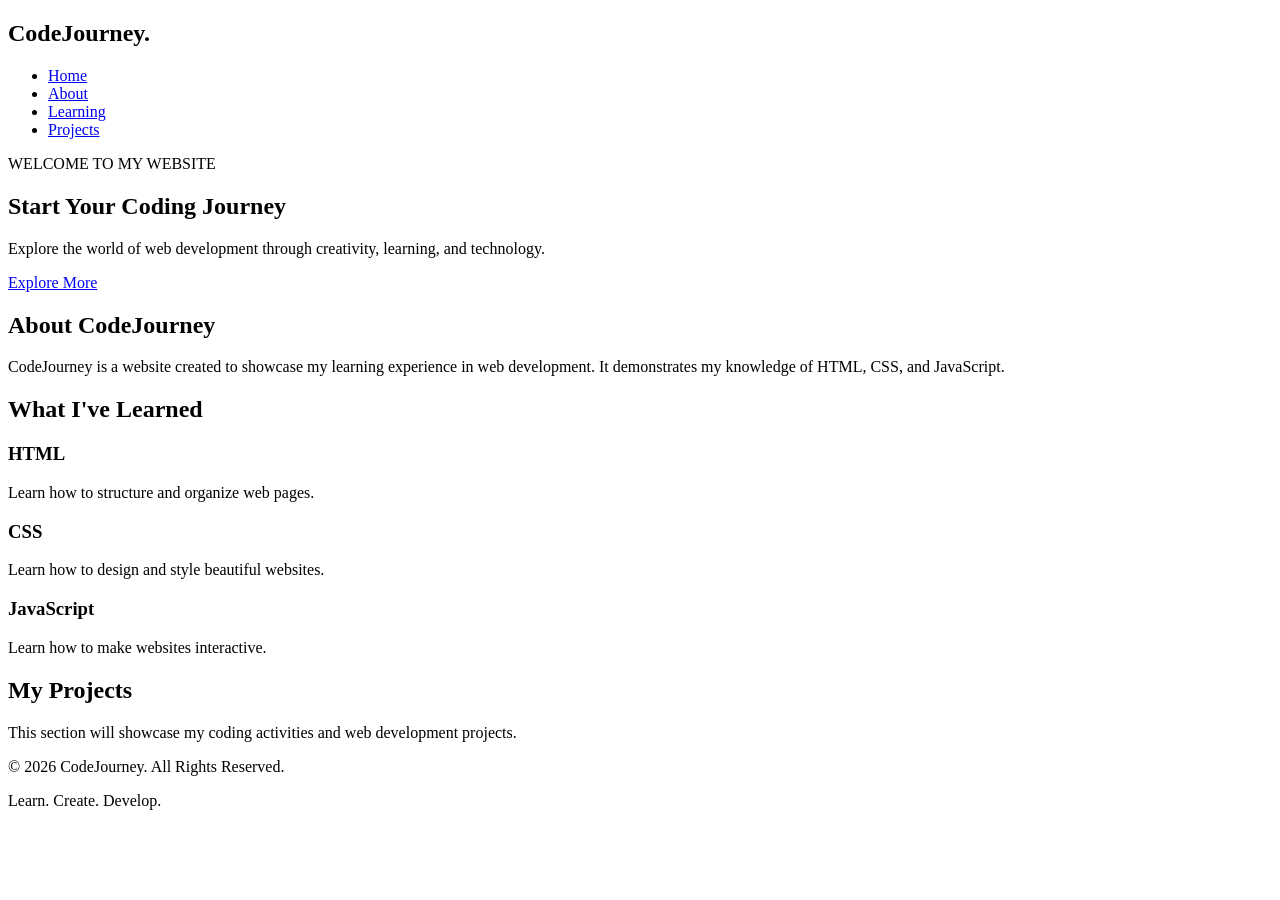
==== IntroToComputing-Website-Project/index.html @ 0fe6e8cf "Create CodeJourney homepage structure" ====
<!DOCTYPE html>
<html lang="en">
<head>
    <meta charset="UTF-8">
    <meta name="viewport" content="width=device-width, initial-scale=1.0">
    <title>CodeJourney | Learn. Create. Develop.</title>
    <link rel="stylesheet" href="style.css">
</head>
<body>

    <header>
        <nav>
            <h2 class="logo">CodeJourney.</h2>
            <ul>
                <li><a href="#home">Home</a></li>
                <li><a href="#about">About</a></li>
                <li><a href="#learn">Learning</a></li>
                <li><a href="#projects">Projects</a></li>
            </ul>
        </nav>
    </header>

    <main>
        <section id="home" class="hero">
            <p class="welcome">WELCOME TO MY WEBSITE</p>
            <h1>Start Your Coding Journey</h1>
            <p>
                Explore the world of web development
                through creativity, learning, and technology.
            </p>
            <a href="#about" class="btn">Explore More</a>
        </section>

        <section id="about">
            <h2>About CodeJourney</h2>
            <p>
                CodeJourney is a website created to showcase
                my learning experience in web development.
                It demonstrates my knowledge of HTML, CSS,
                and JavaScript.
            </p>
        </section>

        <section id="learn">
            <h2>What I've Learned</h2>

            <div class="cards">
                <article class="card">
                    <h3>HTML</h3>
                    <p>Learn how to structure and organize web pages.</p>
                </article>

                <article class="card">
                    <h3>CSS</h3>
                    <p>Learn how to design and style beautiful websites.</p>
                </article>

                <article class="card">
                    <h3>JavaScript</h3>
                    <p>Learn how to make websites interactive.</p>
                </article>
            </div>
        </section>

        <section id="projects">
            <h2>My Projects</h2>
            <p>
                This section will showcase my coding activities
                and web development projects.
            </p>
        </section>
    </main>

    <footer>
        <p>© 2026 CodeJourney. All Rights Reserved.</p>
        <p>Learn. Create. Develop.</p>
    </footer>

    <script src="script.js"></script>
</body>
  </html>
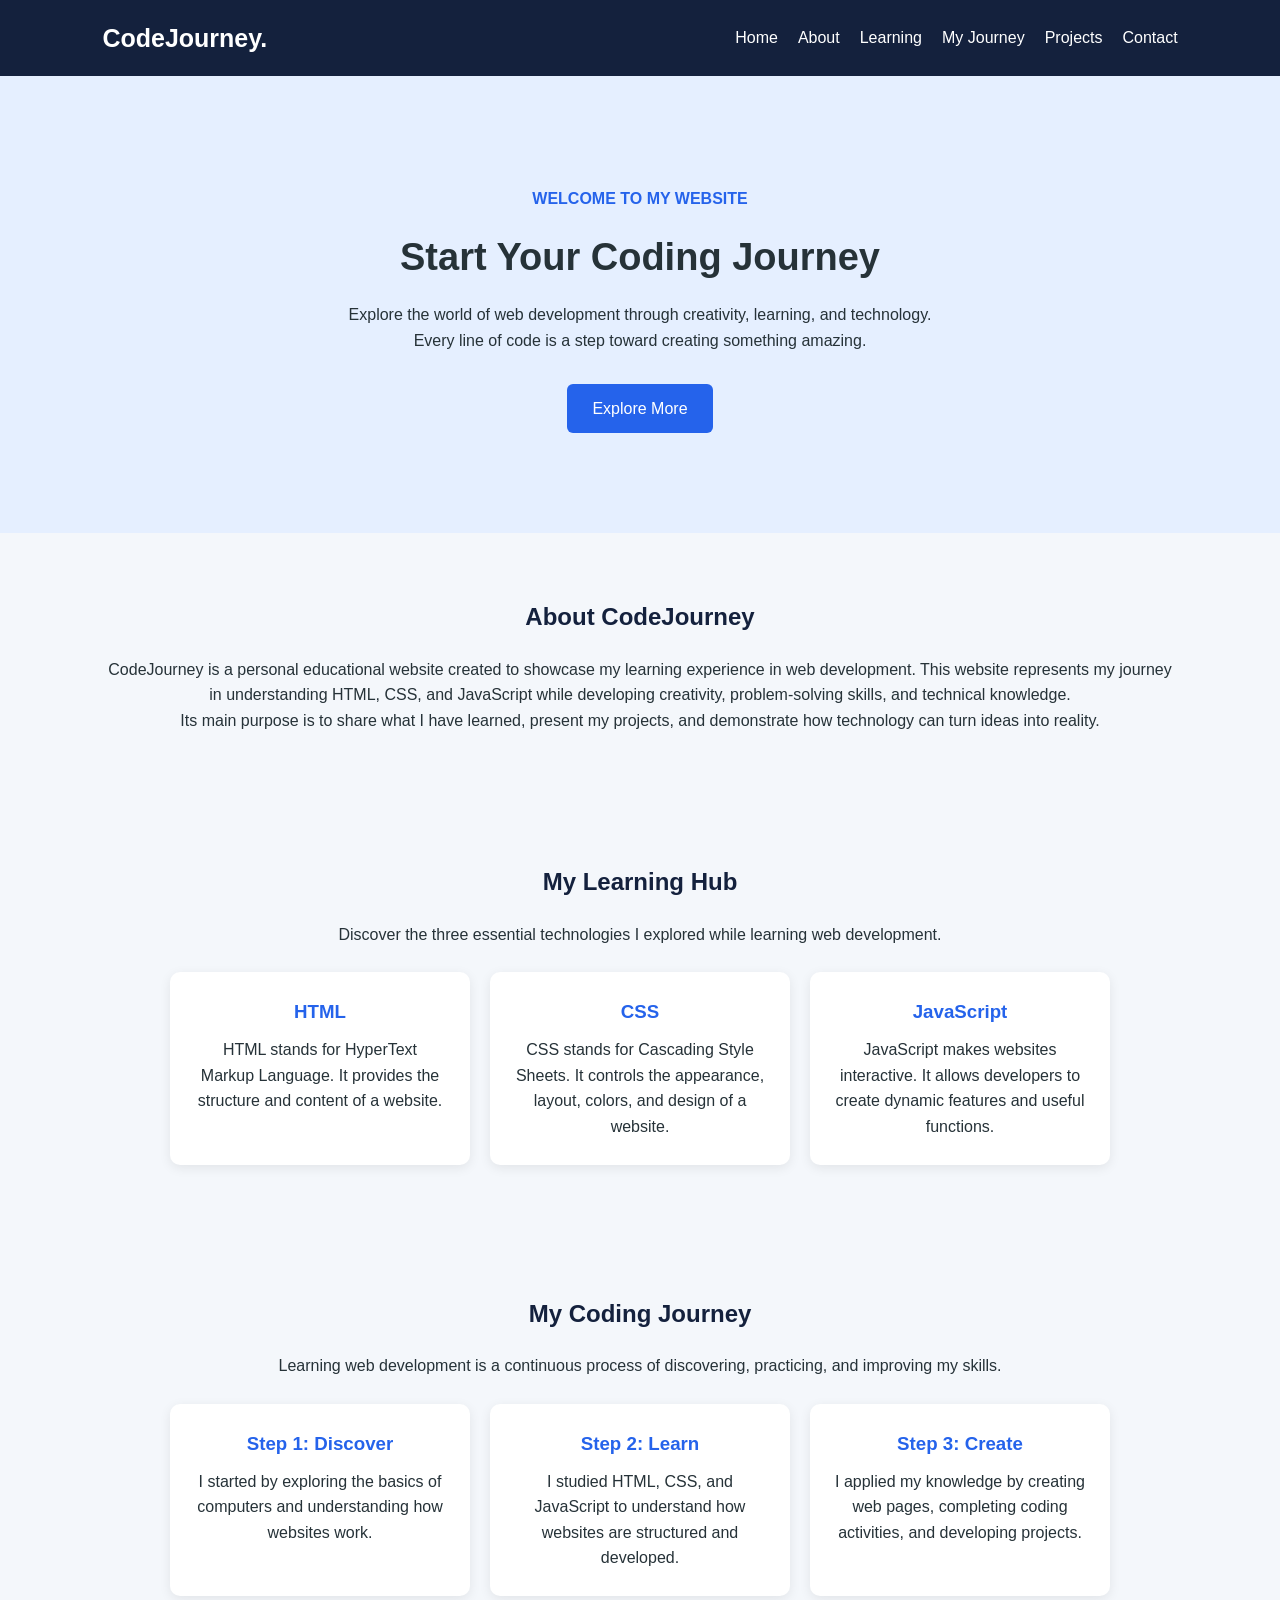
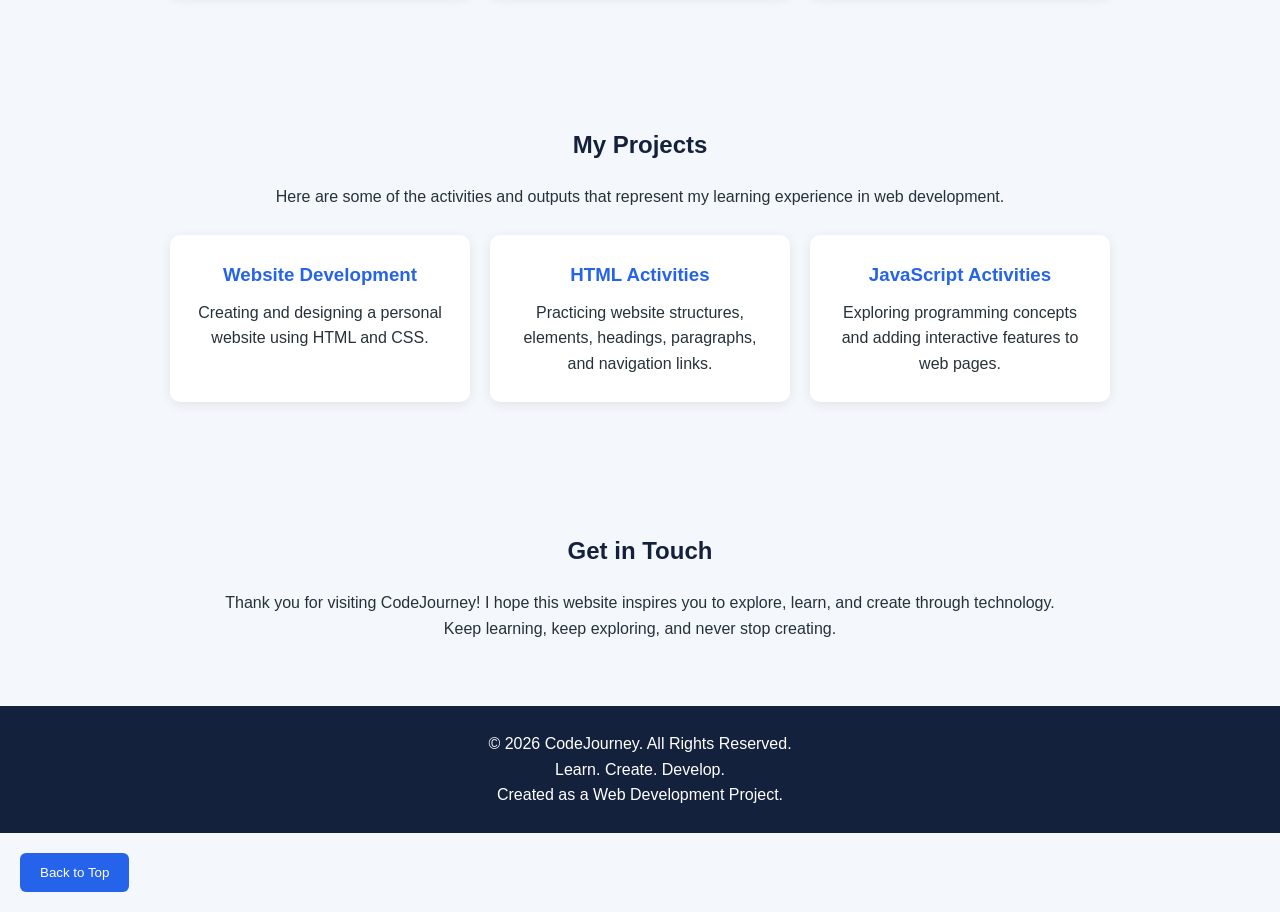
==== commit 2f333ffd: "Expand CodeJourney website sections Updated content and structure of the index.html file to enhance " ====
--- a/IntroToComputing-Website-Project/index.html
+++ b/IntroToComputing-Website-Project/index.html
@@ -4,80 +4,234 @@
 <head>
     <meta charset="UTF-8">
     <meta name="viewport" content="width=device-width, initial-scale=1.0">
+
     <title>CodeJourney | Learn. Create. Develop.</title>
+
+    <meta name="description" content="Explore CodeJourney, a website dedicated to learning web development, creativity, and technology.">
+
     <link rel="stylesheet" href="style.css">
 </head>
+
 <body>
 
+    <!-- HEADER AND NAVIGATION -->
     <header>
         <nav>
             <h2 class="logo">CodeJourney.</h2>
+
             <ul>
                 <li><a href="#home">Home</a></li>
                 <li><a href="#about">About</a></li>
                 <li><a href="#learn">Learning</a></li>
+                <li><a href="#journey">My Journey</a></li>
                 <li><a href="#projects">Projects</a></li>
+                <li><a href="#contact">Contact</a></li>
             </ul>
         </nav>
     </header>
 
     <main>
+
+        <!-- HOME SECTION -->
         <section id="home" class="hero">
             <p class="welcome">WELCOME TO MY WEBSITE</p>
+
             <h1>Start Your Coding Journey</h1>
+
             <p>
                 Explore the world of web development
                 through creativity, learning, and technology.
-            </p>
+                Every line of code is a step toward creating
+                something amazing.
+            </p>
+
             <a href="#about" class="btn">Explore More</a>
         </section>
 
+        <!-- ABOUT SECTION -->
         <section id="about">
             <h2>About CodeJourney</h2>
-            <p>
-                CodeJourney is a website created to showcase
-                my learning experience in web development.
-                It demonstrates my knowledge of HTML, CSS,
-                and JavaScript.
-            </p>
-        </section>
-
+
+            <p>
+                CodeJourney is a personal educational website
+                created to showcase my learning experience
+                in web development.
+
+                This website represents my journey in
+                understanding HTML, CSS, and JavaScript
+                while developing creativity, problem-solving
+                skills, and technical knowledge.
+            </p>
+
+            <p>
+                Its main purpose is to share what I have learned,
+                present my projects, and demonstrate how
+                technology can turn ideas into reality.
+            </p>
+        </section>
+
+        <!-- LEARNING SECTION -->
         <section id="learn">
-            <h2>What I've Learned</h2>
+            <h2>My Learning Hub</h2>
+
+            <p>
+                Discover the three essential technologies
+                I explored while learning web development.
+            </p>
 
             <div class="cards">
+
                 <article class="card">
                     <h3>HTML</h3>
-                    <p>Learn how to structure and organize web pages.</p>
+
+                    <p>
+                        HTML stands for HyperText Markup Language.
+                        It provides the structure and content
+                        of a website.
+                    </p>
                 </article>
 
                 <article class="card">
                     <h3>CSS</h3>
-                    <p>Learn how to design and style beautiful websites.</p>
+
+                    <p>
+                        CSS stands for Cascading Style Sheets.
+                        It controls the appearance, layout,
+                        colors, and design of a website.
+                    </p>
                 </article>
 
                 <article class="card">
                     <h3>JavaScript</h3>
-                    <p>Learn how to make websites interactive.</p>
-                </article>
+
+                    <p>
+                        JavaScript makes websites interactive.
+                        It allows developers to create
+                        dynamic features and useful functions.
+                    </p>
+                </article>
+
             </div>
         </section>
 
+        <!-- MY JOURNEY SECTION -->
+        <section id="journey">
+            <h2>My Coding Journey</h2>
+
+            <p>
+                Learning web development is a continuous
+                process of discovering, practicing,
+                and improving my skills.
+            </p>
+
+            <div class="cards">
+
+                <article class="card">
+                    <h3>Step 1: Discover</h3>
+
+                    <p>
+                        I started by exploring the basics
+                        of computers and understanding
+                        how websites work.
+                    </p>
+                </article>
+
+                <article class="card">
+                    <h3>Step 2: Learn</h3>
+
+                    <p>
+                        I studied HTML, CSS, and JavaScript
+                        to understand how websites
+                        are structured and developed.
+                    </p>
+                </article>
+
+                <article class="card">
+                    <h3>Step 3: Create</h3>
+
+                    <p>
+                        I applied my knowledge by creating
+                        web pages, completing coding activities,
+                        and developing projects.
+                    </p>
+                </article>
+
+            </div>
+        </section>
+
+        <!-- PROJECTS SECTION -->
         <section id="projects">
             <h2>My Projects</h2>
-            <p>
-                This section will showcase my coding activities
-                and web development projects.
-            </p>
-        </section>
+
+            <p>
+                Here are some of the activities and outputs
+                that represent my learning experience
+                in web development.
+            </p>
+
+            <div class="cards">
+
+                <article class="card">
+                    <h3>Website Development</h3>
+
+                    <p>
+                        Creating and designing a personal
+                        website using HTML and CSS.
+                    </p>
+                </article>
+
+                <article class="card">
+                    <h3>HTML Activities</h3>
+
+                    <p>
+                        Practicing website structures,
+                        elements, headings, paragraphs,
+                        and navigation links.
+                    </p>
+                </article>
+
+                <article class="card">
+                    <h3>JavaScript Activities</h3>
+
+                    <p>
+                        Exploring programming concepts
+                        and adding interactive features
+                        to web pages.
+                    </p>
+                </article>
+
+            </div>
+        </section>
+
+        <!-- CONTACT SECTION -->
+        <section id="contact">
+            <h2>Get in Touch</h2>
+
+            <p>
+                Thank you for visiting CodeJourney!
+                I hope this website inspires you to
+                explore, learn, and create through technology.
+            </p>
+
+            <p>
+                Keep learning, keep exploring,
+                and never stop creating.
+            </p>
+        </section>
+
     </main>
 
+    <!-- FOOTER -->
     <footer>
         <p>© 2026 CodeJourney. All Rights Reserved.</p>
+
         <p>Learn. Create. Develop.</p>
+
+        <p>Created as a Web Development Project.</p>
     </footer>
 
     <script src="script.js"></script>
+
 </body>
-  </html>
-  
+    </html>
+    
--- a/IntroToComputing-Website-Project/style.css
+++ b/IntroToComputing-Website-Project/style.css
@@ -0,0 +1,133 @@
+
+* {
+    margin: 0;
+    padding: 0;
+    box-sizing: border-box;
+    scroll-behavior: smooth;
+}
+
+body {
+    font-family: Arial, sans-serif;
+    background: #f4f7fb;
+    color: #263238;
+    line-height: 1.6;
+}
+
+header {
+    background: #14213d;
+    padding: 18px 8%;
+}
+
+nav {
+    display: flex;
+    justify-content: space-between;
+    align-items: center;
+    flex-wrap: wrap;
+    gap: 15px;
+}
+
+.logo {
+    color: #ffffff;
+    font-size: 25px;
+}
+
+nav ul {
+    display: flex;
+    list-style: none;
+    gap: 20px;
+    flex-wrap: wrap;
+}
+
+nav a {
+    color: white;
+    text-decoration: none;
+}
+
+nav a:hover {
+    color: #fca311;
+}
+
+.hero {
+    text-align: center;
+    padding: 100px 20px;
+    background: #e5efff;
+}
+
+.welcome {
+    color: #2563eb;
+    font-weight: bold;
+}
+
+.hero h1 {
+    font-size: 38px;
+    margin: 15px 0;
+}
+
+.hero p {
+    max-width: 600px;
+    margin: 10px auto;
+}
+
+.btn {
+    display: inline-block;
+    background: #2563eb;
+    color: white;
+    padding: 12px 25px;
+    margin-top: 20px;
+    text-decoration: none;
+    border-radius: 6px;
+}
+
+section:not(.hero) {
+    padding: 65px 8%;
+    text-align: center;
+}
+
+section h2 {
+    margin-bottom: 20px;
+    color: #14213d;
+}
+
+.cards {
+    display: flex;
+    justify-content: center;
+    flex-wrap: wrap;
+    gap: 20px;
+    margin-top: 25px;
+}
+
+.card {
+    background: white;
+    padding: 25px;
+    border-radius: 10px;
+    flex: 1 1 200px;
+    max-width: 300px;
+    box-shadow: 0 3px 12px rgba(0,0,0,0.08);
+}
+
+.card h3 {
+    color: #2563eb;
+    margin-bottom: 10px;
+}
+
+footer {
+    background: #14213d;
+    color: white;
+    text-align: center;
+    padding: 25px;
+}
+
+@media (max-width: 600px) {
+    nav {
+        flex-direction: column;
+    }
+
+    .hero h1 {
+        font-size: 29px;
+    }
+
+    nav ul {
+        justify-content: center;
+        gap: 12px;
+    }
+}
